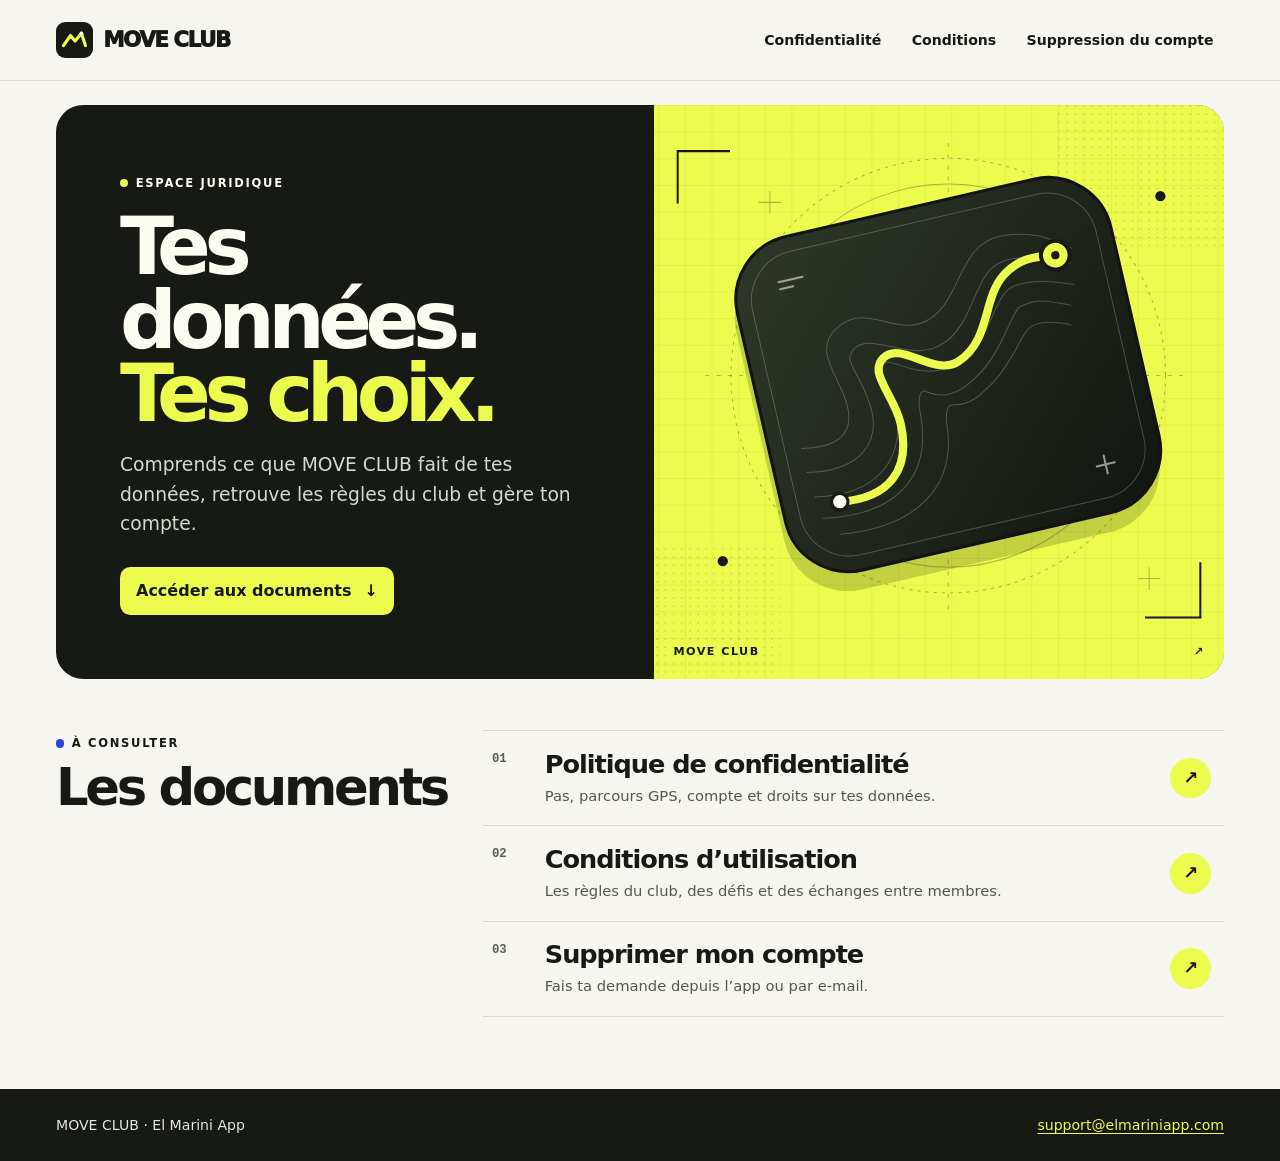
==== index.html @ def4ad22 "Publier les pages juridiques de MOVE CLUB" ====
<!doctype html>
<html lang="fr">
<head>
  <meta charset="utf-8">
  <meta name="viewport" content="width=device-width, initial-scale=1">
  <meta name="description" content="Confidentialité, conditions d’utilisation et suppression du compte MOVE CLUB.">
  <meta name="theme-color" content="#f6f5ef">
  <title>Espace juridique | MOVE CLUB</title>
  <link rel="icon" href="assets/marque.svg" type="image/svg+xml">
  <link rel="stylesheet" href="assets/site.css">
</head>
<body>
  <a class="skip" href="#contenu">Aller au contenu</a>
  <header class="top">
    <div class="wrap">
      <a class="brand" href="index.html" aria-current="page"><img src="assets/marque.svg" alt="" width="36" height="36">MOVE&nbsp;CLUB</a>
      <nav aria-label="Pages juridiques">
        <a href="confidentialite.html">Confidentialité</a>
        <a href="conditions.html">Conditions</a>
        <a href="suppression-compte.html">Suppression du compte</a>
      </nav>
    </div>
  </header>
  <main id="contenu" class="wrap home-main">
    <section class="hero home" aria-labelledby="titre">
      <div class="hero-copy">
        <span class="eyebrow"><span class="signal"></span>Espace juridique</span>
        <h1 id="titre">Tes données.<br><span>Tes choix.</span></h1>
        <p>Comprends ce que MOVE CLUB fait de tes données, retrouve les règles du club et gère ton compte.</p>
        <a class="action" href="#documents">Accéder aux documents <span aria-hidden="true">↓</span></a>
      </div>
      <figure class="hero-art" aria-hidden="true">
        <img src="assets/trajectoire.svg" alt="" width="600" height="560">
        <figcaption><span>MOVE CLUB</span><span>↗</span></figcaption>
      </figure>
    </section>
    <section id="documents" class="documents" aria-labelledby="documents-title">
      <div class="documents-intro">
        <span class="eyebrow"><span class="signal"></span>À consulter</span>
        <h2 id="documents-title">Les documents</h2>
      </div>
      <ol class="index">
        <li><a href="confidentialite.html"><span class="index-number" aria-hidden="true">01</span><span class="index-copy"><strong>Politique de confidentialité</strong><span>Pas, parcours GPS, compte et droits sur tes données.</span></span><span class="index-arrow" aria-hidden="true">↗</span></a></li>
        <li><a href="conditions.html"><span class="index-number" aria-hidden="true">02</span><span class="index-copy"><strong>Conditions d’utilisation</strong><span>Les règles du club, des défis et des échanges entre membres.</span></span><span class="index-arrow" aria-hidden="true">↗</span></a></li>
        <li><a href="suppression-compte.html"><span class="index-number" aria-hidden="true">03</span><span class="index-copy"><strong>Supprimer mon compte</strong><span>Fais ta demande depuis l’app ou par e-mail.</span></span><span class="index-arrow" aria-hidden="true">↗</span></a></li>
      </ol>
    </section>
  </main>
  <footer class="footer">
    <div class="wrap"><span>MOVE CLUB · El Marini App</span><a href="mailto:support@elmariniapp.com">support@elmariniapp.com</a></div>
  </footer>
</body>
</html>
---- assets/site.css ----
:root {
  color-scheme: light;
  --paper:#f6f5ef;
  --white:#fffefa;
  --ink:#161914;
  --muted:#53584d;
  --line:#d9dacf;
  --lime:#ebfc4e;
  --accent:#2547d8;
  font: 16px/1.6 Inter, ui-sans-serif, system-ui, -apple-system, "Segoe UI", sans-serif;
}
* { box-sizing:border-box; }
body { margin:0; color:var(--ink); background:var(--paper); }
html { scroll-padding-top:1.5rem; }
a { color:#1d38ab; text-underline-offset:.22em; }
a:focus-visible { outline:3px solid var(--accent); outline-offset:5px; }
img { display:block; max-width:100%; }
h1,h2,h3,p,figure { margin:0; }
p,li { overflow-wrap:anywhere; }
.wrap { width:min(100% - 7rem, 77.5rem); margin-inline:auto; }
.skip { position:absolute; top:.6rem; left:.6rem; z-index:5; background:var(--lime); color:var(--ink); padding:.75rem; transform:translateY(-150%); }
.skip:focus { transform:none; }
.top { border-bottom:1px solid var(--line); }
.top .wrap { min-height:5rem; display:flex; align-items:center; justify-content:space-between; gap:.7rem 1.5rem; }
.brand { display:inline-flex; align-items:center; gap:.65rem; color:var(--ink); text-decoration:none; font-size:1.34rem; font-weight:950; letter-spacing:-.07em; white-space:nowrap; }
.brand img { width:2.3rem; height:2.3rem; }
.top nav { display:flex; flex-wrap:wrap; gap:.3rem .6rem; }
.top nav a { padding:.5rem .65rem; color:var(--ink); text-decoration:none; font-size:.88rem; font-weight:650; border-radius:.45rem; }
.top nav a:hover,.top nav a[aria-current] { background:#e7e8de; }
.eyebrow { display:inline-flex; align-items:center; gap:.45rem; font-size:.72rem; font-weight:850; letter-spacing:.15em; text-transform:uppercase; }
.signal { width:.53rem; height:.53rem; border-radius:50%; background:var(--accent); }
.hero h1 { font-size:clamp(2.9rem,6.2vw,6.6rem); font-weight:880; letter-spacing:-.082em; line-height:.93; margin:.95rem 0 1.15rem; text-wrap:balance; }
.hero p { max-width:32rem; color:var(--muted); font-size:clamp(1.02rem,2vw,1.17rem); }
.home-main { padding-top:1.5rem; }
.hero.home { display:grid; grid-template-columns:1.05fr 1fr; min-height:31rem; overflow:hidden; background:var(--ink); color:#fbfcf2; border-radius:1.7rem; }
.hero-copy { align-self:center; padding:clamp(2.2rem,5vw,5rem); }
.hero.home .signal { background:var(--lime); }
.hero.home h1 { text-wrap:initial; }
.hero.home h1 span { color:var(--lime); }
.hero.home p { color:#d6dacd; }
.hero-art { min-height:100%; position:relative; overflow:hidden; background:var(--lime); }
.hero-art img { width:100%; height:100%; position:absolute; inset:0; object-fit:cover; }
.hero-art figcaption { position:absolute; inset:auto 1.2rem 1.1rem; display:flex; justify-content:space-between; color:var(--ink); font-size:.7rem; letter-spacing:.13em; font-weight:900; }
.action { display:inline-flex; align-items:center; justify-content:center; gap:.8rem; min-height:3rem; padding:.62rem 1rem; border-radius:.65rem; background:var(--lime); color:var(--ink); text-decoration:none; font-weight:790; }
.action:hover { background:#ddec43; }
.hero.home .action { margin-top:1.7rem; }
.hero-action { margin-top:1.35rem; }
.documents { display:grid; grid-template-columns:.8fr 1.5fr; gap:2rem; padding:3.2rem 0 4.5rem; }
.documents-intro h2 { margin-top:.38rem; font-size:clamp(2rem,4vw,3.4rem); line-height:1.04; letter-spacing:-.064em; }
.index { list-style:none; padding:0; margin:0; border-top:1px solid var(--line); }
.index li { border-bottom:1px solid var(--line); }
.index a { min-height:5.9rem; padding:.75rem .55rem; display:grid; grid-template-columns:2.8rem 1fr auto; gap:.5rem; align-items:center; color:var(--ink); text-decoration:none; transition:background .18s ease; }
.index a:hover { background:#eeefe4; }
.index-number { font:750 .77rem/1.4 ui-monospace, monospace; color:#57604b; align-self:start; padding-top:.5rem; }
.index-copy strong { display:block; font-size:clamp(1.14rem,2vw,1.62rem); line-height:1.18; letter-spacing:-.04em; }
.index-copy span { display:block; margin-top:.3rem; color:var(--muted); font-size:.92rem; }
.index-arrow { display:grid; place-items:center; height:2.55rem; width:2.55rem; margin-right:.25rem; color:var(--ink); background:var(--lime); border-radius:50%; font-weight:800; font-size:1.12rem; }
.hero:not(.home) { border-bottom:1px solid var(--line); position:relative; overflow:hidden; isolation:isolate; }
.hero:not(.home)::after { content:""; position:absolute; z-index:-1; width:32rem; height:32rem; right:-3rem; bottom:-21rem; transform:rotate(-27deg); border-radius:7rem; background:var(--lime); border:2px solid #d8e63a; }
.hero:not(.home) .wrap { padding-block:clamp(2.9rem,7vw,5.7rem); }
.hero:not(.home) h1 { max-width:16ch; font-size:clamp(2.8rem,5.7vw,5.35rem); overflow-wrap:anywhere; }
.hero:not(.home) .eyebrow::before { content:""; width:.52rem; height:.52rem; border-radius:50%; background:var(--accent); }
.docs { display:grid; grid-template-columns:minmax(13rem,.63fr) minmax(0,1.8fr); gap:clamp(1rem,3vw,2.8rem); align-items:start; padding-block:2rem 4.4rem; }
.toc { position:sticky; top:1rem; padding:1.15rem 1.2rem; border:1px solid var(--line); border-radius:1rem; background:#eeeee5; }
.toc h2 { font-size:.77rem; text-transform:uppercase; letter-spacing:.13em; margin-bottom:.45rem; }
.toc ol { list-style:none; padding:0; margin:0; counter-reset:chapter; }
.toc li { counter-increment:chapter; }
.toc a { display:grid; grid-template-columns:1.5rem 1fr; align-items:start; gap:.3rem; padding:.48rem 0; color:var(--ink); text-decoration:none; font-size:.9rem; line-height:1.38; }
.toc a::before { content:counter(chapter,decimal-leading-zero); font:700 .72rem/1.65 ui-monospace,monospace; color:#57604b; }
.toc a:hover { color:#1d38ab; text-decoration:underline; }
article { min-width:0; background:var(--white); border:1px solid var(--line); border-radius:1.25rem; padding:clamp(1.25rem,4.5vw,3.4rem); }
article section + section { border-top:1px solid var(--line); margin-top:1.85rem; padding-top:1.6rem; }
article section:target h2 { text-decoration:underline; text-decoration-color:#b7c92f; text-underline-offset:.22em; }
article h2 { font-size:clamp(1.28rem,2.6vw,1.84rem); line-height:1.13; letter-spacing:-.042em; margin-bottom:.75rem; }
article p,article ul,article ol { margin:0 0 .9rem; }
article ul,article ol { padding-left:1.25rem; }
article li + li { margin-top:.38rem; }
article section > :last-child { margin-bottom:0; }
.callout { margin-block:1rem; padding:.95rem 1rem; border-left:3px solid #98a719; border-radius:.1rem .65rem .65rem .1rem; background:#f3f6dc; }
.callout p:last-child { margin-bottom:0; }
.footer { background:var(--ink); color:#e5e8dc; padding-block:1.55rem; font-size:.88rem; }
.footer .wrap { display:flex; flex-wrap:wrap; justify-content:space-between; align-items:center; gap:.45rem 1rem; }
.footer a { color:var(--lime); }
@media (max-width:65rem) {
  .wrap { width:calc(100% - 3.5rem); }
  .hero.home { min-height:26rem; }
  .hero-copy { padding:2.3rem; }
}
@media (max-width:45rem) {
  .wrap { width:calc(100% - 1.75rem); }
  .top .wrap { display:block; padding-block:.58rem .45rem; }
  .top nav { margin-top:.35rem; gap:.08rem; }
  .top nav a { padding:.4rem .48rem; font-size:.78rem; }
  .hero.home { grid-template-columns:1fr; border-radius:1.05rem; }
  .hero-copy { padding:1.5rem 1.25rem 1.65rem; }
  .hero.home h1 { font-size:clamp(3rem,9vw,4.55rem); }
  .hero-art { min-height:13rem; }
  .hero-art img { object-position:center 45%; }
  .hero-art figcaption { inset:auto .8rem .55rem; }
  .documents,.docs { grid-template-columns:1fr; }
  .documents { gap:1.1rem; padding-block:2.1rem 2.85rem; }
  .index a { grid-template-columns:1.85rem 1fr auto; gap:.38rem; }
  .index-arrow { width:2.15rem; height:2.15rem; }
  .docs { padding-block:1rem 2.55rem; }
  .toc { position:static; }
  .hero:not(.home)::after { opacity:.55; right:-20rem; }
}
@media (max-width:23rem) {
  .hero.home h1 { font-size:2.58rem; }
  .hero.home .action { font-size:.87rem; }
}
@media (prefers-reduced-motion:reduce) { .index a { transition:none; } }
@media print {
  .top,.footer,.toc,.skip,.action,.hero-art { display:none; }
  .wrap { width:100%; }
  .hero.home { display:block; color:#000; background:none; min-height:auto; }
  .hero.home h1 span,.hero.home p { color:#000; }
  .hero:not(.home)::after { display:none; }
  .hero h1,.hero:not(.home) h1 { font-size:2rem; }
  .hero:not(.home) .wrap,.hero-copy,.docs { padding-block:.5rem; }
  .docs { display:block; }
  article { border:0; padding:0; }
  body { background:#fff; }
}
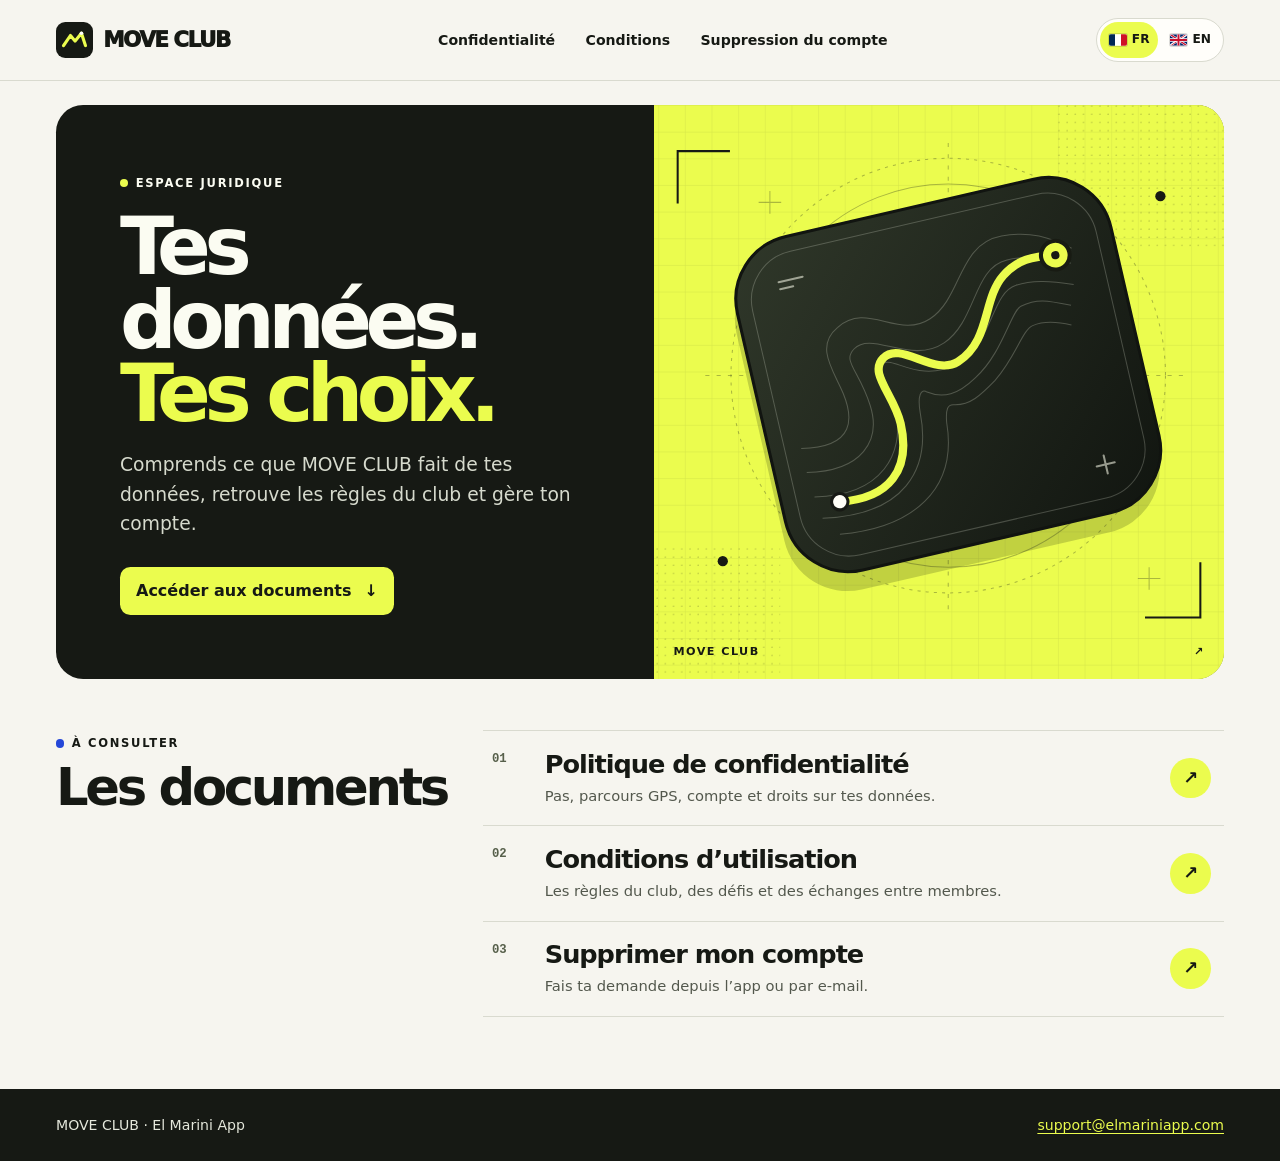
==== commit 0d7ac9ca: "Ajouter les versions française et anglaise des pages juridiques" ====
--- a/index.html
+++ b/index.html
@@ -8,6 +8,8 @@
   <title>Espace juridique | MOVE CLUB</title>
   <link rel="icon" href="assets/marque.svg" type="image/svg+xml">
   <link rel="stylesheet" href="assets/site.css">
+  <link rel="alternate" hreflang="fr" href="index.html">
+  <link rel="alternate" hreflang="en" href="en/index.html">
 </head>
 <body>
   <a class="skip" href="#contenu">Aller au contenu</a>
@@ -18,6 +20,10 @@
         <a href="confidentialite.html">Confidentialité</a>
         <a href="conditions.html">Conditions</a>
         <a href="suppression-compte.html">Suppression du compte</a>
+      </nav>
+      <nav class="language-switch" aria-label="Langue">
+        <a href="index.html" lang="fr" hreflang="fr" aria-label="Français" aria-current="page"><img src="assets/drapeau-fr.svg" alt="" width="20" height="14">FR</a>
+        <a href="en/index.html" lang="en" hreflang="en" aria-label="English"><img src="assets/drapeau-gb.svg" alt="" width="20" height="14">EN</a>
       </nav>
     </div>
   </header>
--- a/assets/site.css
+++ b/assets/site.css
@@ -27,6 +27,10 @@
 .top nav { display:flex; flex-wrap:wrap; gap:.3rem .6rem; }
 .top nav a { padding:.5rem .65rem; color:var(--ink); text-decoration:none; font-size:.88rem; font-weight:650; border-radius:.45rem; }
 .top nav a:hover,.top nav a[aria-current] { background:#e7e8de; }
+.top .language-switch { display:inline-flex; flex:none; flex-wrap:nowrap; align-items:center; gap:.15rem; padding:.2rem; border:1px solid var(--line); border-radius:999px; background:var(--white); }
+.top .language-switch a { display:inline-flex; align-items:center; gap:.32rem; min-height:2.25rem; padding:.25rem .55rem; border-radius:999px; font-size:.76rem; font-weight:800; }
+.top .language-switch a[aria-current] { color:var(--ink); background:var(--lime); }
+.language-switch img { flex:none; width:1.12rem; height:.78rem; border-radius:.12rem; box-shadow:0 0 0 1px #16191426; }
 .eyebrow { display:inline-flex; align-items:center; gap:.45rem; font-size:.72rem; font-weight:850; letter-spacing:.15em; text-transform:uppercase; }
 .signal { width:.53rem; height:.53rem; border-radius:50%; background:var(--accent); }
 .hero h1 { font-size:clamp(2.9rem,6.2vw,6.6rem); font-weight:880; letter-spacing:-.082em; line-height:.93; margin:.95rem 0 1.15rem; text-wrap:balance; }
@@ -45,6 +49,8 @@
 .action:hover { background:#ddec43; }
 .hero.home .action { margin-top:1.7rem; }
 .hero-action { margin-top:1.35rem; }
+.mail-actions { display:flex; align-items:center; flex-wrap:wrap; gap:.65rem 1rem; }
+.mail-alternative { display:inline-flex; align-items:center; min-height:2.75rem; font-size:.9rem; font-weight:700; }
 .documents { display:grid; grid-template-columns:.8fr 1.5fr; gap:2rem; padding:3.2rem 0 4.5rem; }
 .documents-intro h2 { margin-top:.38rem; font-size:clamp(2rem,4vw,3.4rem); line-height:1.04; letter-spacing:-.064em; }
 .index { list-style:none; padding:0; margin:0; border-top:1px solid var(--line); }
@@ -88,8 +94,9 @@
 }
 @media (max-width:45rem) {
   .wrap { width:calc(100% - 1.75rem); }
-  .top .wrap { display:block; padding-block:.58rem .45rem; }
-  .top nav { margin-top:.35rem; gap:.08rem; }
+  .top .wrap { display:grid; grid-template-columns:minmax(0,1fr) auto; gap:.38rem .55rem; padding-block:.58rem .45rem; }
+  .top nav:not(.language-switch) { grid-column:1 / -1; grid-row:2; gap:.08rem; }
+  .top .language-switch { grid-column:2; grid-row:1; justify-self:end; }
   .top nav a { padding:.4rem .48rem; font-size:.78rem; }
   .hero.home { grid-template-columns:1fr; border-radius:1.05rem; }
   .hero-copy { padding:1.5rem 1.25rem 1.65rem; }
@@ -111,7 +118,7 @@
 }
 @media (prefers-reduced-motion:reduce) { .index a { transition:none; } }
 @media print {
-  .top,.footer,.toc,.skip,.action,.hero-art { display:none; }
+  .top,.footer,.toc,.skip,.action,.mail-alternative,.hero-art { display:none; }
   .wrap { width:100%; }
   .hero.home { display:block; color:#000; background:none; min-height:auto; }
   .hero.home h1 span,.hero.home p { color:#000; }
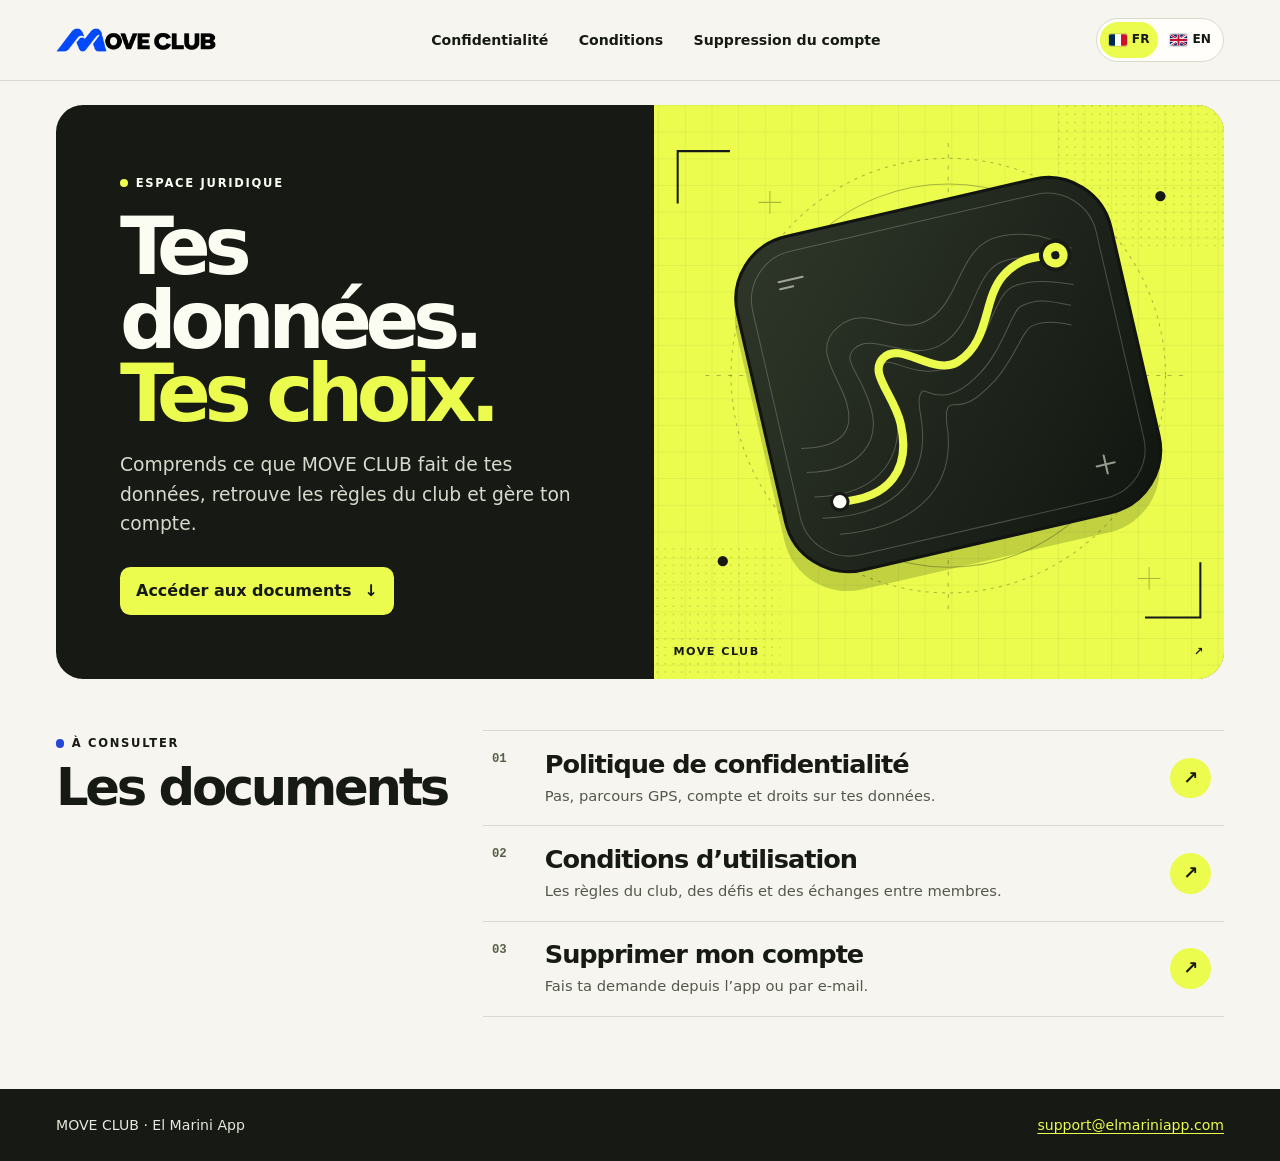
==== commit b12e9a02: "Intégrer le logo officiel et illustrer les conditions d’utilisation" ====
--- a/index.html
+++ b/index.html
@@ -15,7 +15,7 @@
   <a class="skip" href="#contenu">Aller au contenu</a>
   <header class="top">
     <div class="wrap">
-      <a class="brand" href="index.html" aria-current="page"><img src="assets/marque.svg" alt="" width="36" height="36">MOVE&nbsp;CLUB</a>
+      <a class="brand" href="index.html" aria-current="page"><img src="assets/logo-move-club.webp" alt="MOVE CLUB" width="540" height="80"></a>
       <nav aria-label="Pages juridiques">
         <a href="confidentialite.html">Confidentialité</a>
         <a href="conditions.html">Conditions</a>
--- a/assets/site.css
+++ b/assets/site.css
@@ -22,8 +22,8 @@
 .skip:focus { transform:none; }
 .top { border-bottom:1px solid var(--line); }
 .top .wrap { min-height:5rem; display:flex; align-items:center; justify-content:space-between; gap:.7rem 1.5rem; }
-.brand { display:inline-flex; align-items:center; gap:.65rem; color:var(--ink); text-decoration:none; font-size:1.34rem; font-weight:950; letter-spacing:-.07em; white-space:nowrap; }
-.brand img { width:2.3rem; height:2.3rem; }
+.brand { display:inline-flex; align-items:center; justify-self:start; min-width:0; min-height:2.75rem; }
+.brand img { width:clamp(7.4rem,15vw,10rem); height:auto; }
 .top nav { display:flex; flex-wrap:wrap; gap:.3rem .6rem; }
 .top nav a { padding:.5rem .65rem; color:var(--ink); text-decoration:none; font-size:.88rem; font-weight:650; border-radius:.45rem; }
 .top nav a:hover,.top nav a[aria-current] { background:#e7e8de; }
@@ -65,6 +65,9 @@
 .hero:not(.home)::after { content:""; position:absolute; z-index:-1; width:32rem; height:32rem; right:-3rem; bottom:-21rem; transform:rotate(-27deg); border-radius:7rem; background:var(--lime); border:2px solid #d8e63a; }
 .hero:not(.home) .wrap { padding-block:clamp(2.9rem,7vw,5.7rem); }
 .hero:not(.home) h1 { max-width:16ch; font-size:clamp(2.8rem,5.7vw,5.35rem); overflow-wrap:anywhere; }
+.terms-hero .wrap { display:grid; grid-template-columns:minmax(0,1fr) clamp(7rem,18vw,12rem); align-items:center; gap:clamp(.8rem,5vw,5rem); }
+.terms-illustration { width:100%; justify-self:center; }
+.terms-illustration img { width:100%; height:auto; }
 .hero:not(.home) .eyebrow::before { content:""; width:.52rem; height:.52rem; border-radius:50%; background:var(--accent); }
 .docs { display:grid; grid-template-columns:minmax(13rem,.63fr) minmax(0,1.8fr); gap:clamp(1rem,3vw,2.8rem); align-items:start; padding-block:2rem 4.4rem; }
 .toc { position:sticky; top:1rem; padding:1.15rem 1.2rem; border:1px solid var(--line); border-radius:1rem; background:#eeeee5; }
@@ -111,6 +114,8 @@
   .docs { padding-block:1rem 2.55rem; }
   .toc { position:static; }
   .hero:not(.home)::after { opacity:.55; right:-20rem; }
+  .terms-hero .wrap { grid-template-columns:minmax(0,1fr) clamp(3.7rem,18vw,6rem); gap:.7rem; }
+  .hero.terms-hero h1 { font-size:clamp(1.95rem,7.2vw,2.8rem); line-height:1.02; }
 }
 @media (max-width:23rem) {
   .hero.home h1 { font-size:2.58rem; }
@@ -118,7 +123,8 @@
 }
 @media (prefers-reduced-motion:reduce) { .index a { transition:none; } }
 @media print {
-  .top,.footer,.toc,.skip,.action,.mail-alternative,.hero-art { display:none; }
+  .top,.footer,.toc,.skip,.action,.mail-alternative,.hero-art,.terms-illustration { display:none; }
+  .terms-hero .wrap { display:block; }
   .wrap { width:100%; }
   .hero.home { display:block; color:#000; background:none; min-height:auto; }
   .hero.home h1 span,.hero.home p { color:#000; }
